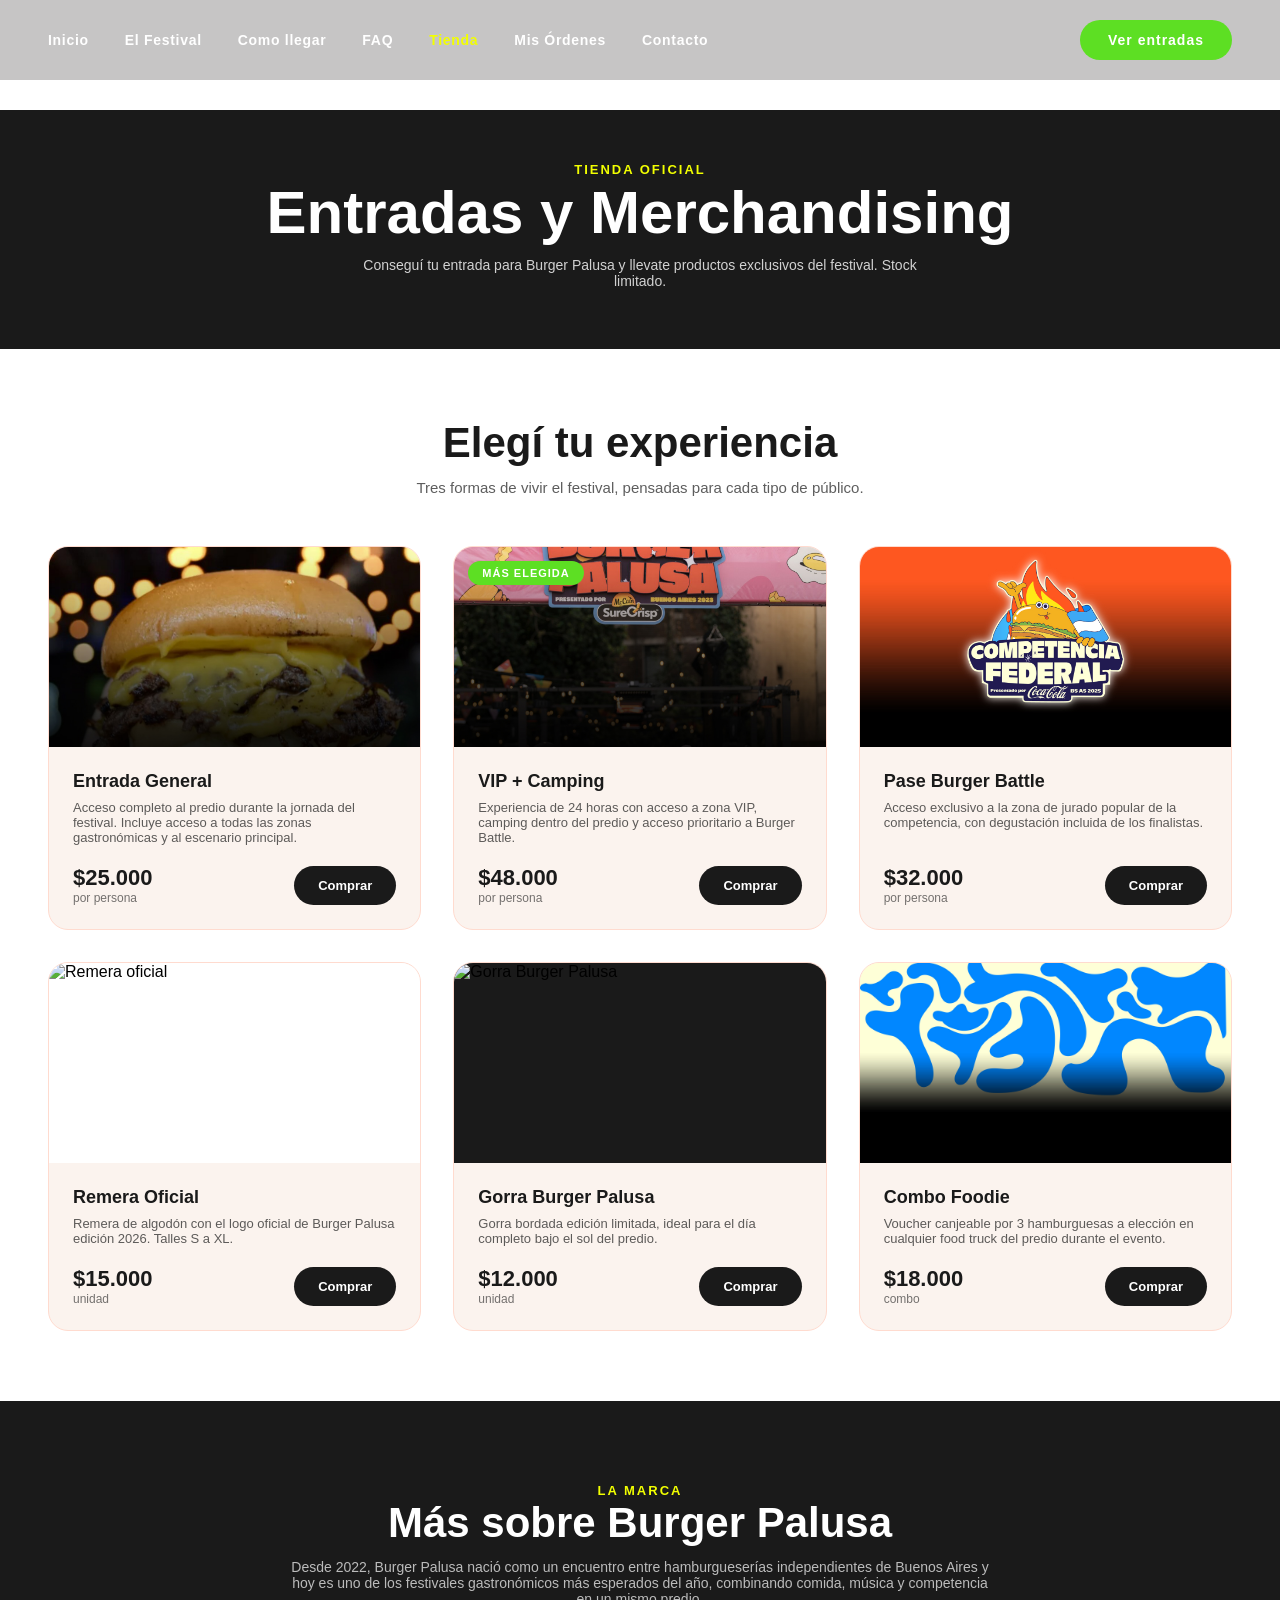
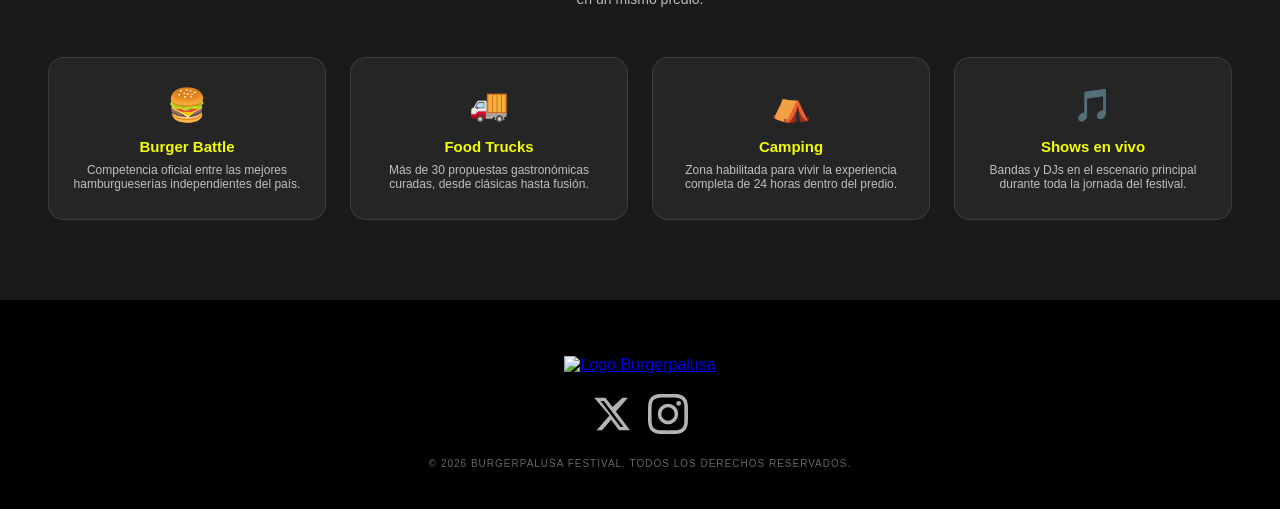
==== tienda.html @ 33030622 "xdvxvx" ====
<!DOCTYPE html>
<html lang="es">
  <head>
    <meta charset="UTF-8" />
    <meta name="viewport" content="width=device-width, initial-scale=1.0" />
    <link rel="shortcut icon" href="./src/icons/favicon.ico" type="image/x-icon" />
    <link rel="stylesheet" href="./src/css/style.css" />
    <link rel="stylesheet" href="./src/css/tienda.css" />
    <title>Tienda - Burger Palusa</title>
  </head>
  <body>

    <!-- NAVBAR -->
    <header>
      <nav class="navbar">
        <ul class="navbar_links" id="navbarLinks">
          <li><a href="index.html">Inicio</a></li>
          <li><a href="index.html#sobre">El Festival</a></li>
          <li><a href="index.html#transporte">Como llegar</a></li>
          <li><a href="index.html#faq">FAQ</a></li>
          <li><a href="tienda.html" class="activo">Tienda</a></li>
          <li><a href="ordenes.html">Mis Órdenes</a></li>
          <li><a href="index.html#formulario">Contacto</a></li>
        </ul>
        <a href="#tienda-grid" class="navbar_cta">Ver entradas</a>
        <button class="navbar_toggle" id="navbarToggle" aria-label="Abrir menú">
          <span></span>
          <span></span>
          <span></span>
        </button>
      </nav>
    </header>

    <main class="pagina-interior">

      <!-- HERO -->
      <section class="hero-interior">
        <span class="antetitulos" style="color: var(--color-amarillo);">Tienda Oficial</span>
        <h1 class="title-blanco">Entradas y Merchandising</h1>
        <p>Conseguí tu entrada para Burger Palusa y llevate productos exclusivos del festival. Stock limitado.</p>
      </section>

      <!-- PRODUCTOS -->
      <section class="tienda-seccion" id="tienda-grid">
        <div class="tienda-intro">
          <h2 class="titulos">Elegí tu experiencia</h2>
          <p>Tres formas de vivir el festival, pensadas para cada tipo de público.</p>
        </div>

        <div class="tienda-grid">

          <div class="producto-card">
            <img class="producto-card_img" src="./src/images/burguer ffoodtrak.jpg" alt="Entrada General" />
            <div class="producto-card_info">
              <h3 class="producto-card_titulo">Entrada General</h3>
              <p class="producto-card_desc">Acceso completo al predio durante la jornada del festival. Incluye acceso a todas las zonas gastronómicas y al escenario principal.</p>
              <div class="producto-card_footer">
                <div class="producto-card_precio">$25.000 <span>por persona</span></div>
                <a href="checkout.html?producto=Entrada%20General&precio=25000" class="btn-comprar">Comprar</a>
              </div>
            </div>
          </div>

          <div class="producto-card producto-card_destacado">
            <span class="producto-card_badge">Más elegida</span>
            <img class="producto-card_img" src="./src/images/imagen predio.jpg" alt="Entrada VIP + Camping" />
            <div class="producto-card_info">
              <h3 class="producto-card_titulo">VIP + Camping</h3>
              <p class="producto-card_desc">Experiencia de 24 horas con acceso a zona VIP, camping dentro del predio y acceso prioritario a Burger Battle.</p>
              <div class="producto-card_footer">
                <div class="producto-card_precio">$48.000 <span>por persona</span></div>
                <a href="checkout.html?producto=VIP%20%2B%20Camping&precio=48000" class="btn-comprar">Comprar</a>
              </div>
            </div>
          </div>

          <div class="producto-card">
            <img class="producto-card_img" src="./src/images/flyer competencia.jpg" alt="Pase Burger Battle" />
            <div class="producto-card_info">
              <h3 class="producto-card_titulo">Pase Burger Battle</h3>
              <p class="producto-card_desc">Acceso exclusivo a la zona de jurado popular de la competencia, con degustación incluida de los finalistas.</p>
              <div class="producto-card_footer">
                <div class="producto-card_precio">$32.000 <span>por persona</span></div>
                <a href="checkout.html?producto=Pase%20Burger%20Battle&precio=32000" class="btn-comprar">Comprar</a>
              </div>
            </div>
          </div>

          <div class="producto-card">
            <img class="producto-card_img" src="./src/images/burger palusa.png" alt="Remera oficial" style="object-fit: contain; background-color:#fff;" />
            <div class="producto-card_info">
              <h3 class="producto-card_titulo">Remera Oficial</h3>
              <p class="producto-card_desc">Remera de algodón con el logo oficial de Burger Palusa edición 2026. Talles S a XL.</p>
              <div class="producto-card_footer">
                <div class="producto-card_precio">$15.000 <span>unidad</span></div>
                <a href="checkout.html?producto=Remera%20Oficial&precio=15000" class="btn-comprar">Comprar</a>
              </div>
            </div>
          </div>

          <div class="producto-card">
            <img class="producto-card_img" src="./src/images/TITULO BURGER HOME.png" alt="Gorra Burger Palusa" style="object-fit: contain; background-color:#1a1a1a;" />
            <div class="producto-card_info">
              <h3 class="producto-card_titulo">Gorra Burger Palusa</h3>
              <p class="producto-card_desc">Gorra bordada edición limitada, ideal para el día completo bajo el sol del predio.</p>
              <div class="producto-card_footer">
                <div class="producto-card_precio">$12.000 <span>unidad</span></div>
                <a href="checkout.html?producto=Gorra%20Burger%20Palusa&precio=12000" class="btn-comprar">Comprar</a>
              </div>
            </div>
          </div>

          <div class="producto-card">
            <img class="producto-card_img" src="./src/images/fondo home burger.jpg" alt="Combo Foodie" />
            <div class="producto-card_info">
              <h3 class="producto-card_titulo">Combo Foodie</h3>
              <p class="producto-card_desc">Voucher canjeable por 3 hamburguesas a elección en cualquier food truck del predio durante el evento.</p>
              <div class="producto-card_footer">
                <div class="producto-card_precio">$18.000 <span>combo</span></div>
                <a href="checkout.html?producto=Combo%20Foodie&precio=18000" class="btn-comprar">Comprar</a>
              </div>
            </div>
          </div>

        </div>
      </section>

      <!-- LINEA DE PRODUCTOS / INFO AMPLIADA -->
      <section class="linea-productos">
        <div class="linea-header">
          <span class="antetitulos">La marca</span>
          <h2 class="titulos">Más sobre Burger Palusa</h2>
          <p>Desde 2022, Burger Palusa nació como un encuentro entre hamburgueserías independientes de Buenos Aires y hoy es uno de los festivales gastronómicos más esperados del año, combinando comida, música y competencia en un mismo predio.</p>
        </div>

        <div class="linea-grid">

          <div class="linea-item">
            <span class="linea-item_icono">🍔</span>
            <h4 class="linea-item_titulo">Burger Battle</h4>
            <p class="linea-item_texto">Competencia oficial entre las mejores hamburgueserías independientes del país.</p>
          </div>

          <div class="linea-item">
            <span class="linea-item_icono">🚚</span>
            <h4 class="linea-item_titulo">Food Trucks</h4>
            <p class="linea-item_texto">Más de 30 propuestas gastronómicas curadas, desde clásicas hasta fusión.</p>
          </div>

          <div class="linea-item">
            <span class="linea-item_icono">⛺</span>
            <h4 class="linea-item_titulo">Camping</h4>
            <p class="linea-item_texto">Zona habilitada para vivir la experiencia completa de 24 horas dentro del predio.</p>
          </div>

          <div class="linea-item">
            <span class="linea-item_icono">🎵</span>
            <h4 class="linea-item_titulo">Shows en vivo</h4>
            <p class="linea-item_texto">Bandas y DJs en el escenario principal durante toda la jornada del festival.</p>
          </div>

        </div>
      </section>

    </main>

    <!-- FOOTER -->
    <footer class="footer">

      <a href="index.html">
        <img src="./src/images/burger palusa.png" alt="Logo Burgerpalusa" class="logo_footer">
      </a>

      <div class="footer_redes">
        <a href="https://x.com/burgerpalusa" aria-label="X">
          <svg class="footer_icono_red" xmlns="http://www.w3.org/2000/svg" viewBox="0 0 24 24" fill="white">
            <path d="M18.244 2.25h3.308l-7.227 8.26 8.502 11.24H16.17l-4.714-6.231-5.401 6.231H2.748l7.73-8.835L1.254 2.25H8.08l4.253 5.622 5.911-5.622zm-1.161 17.52h1.833L7.084 4.126H5.117z"/>
          </svg>
        </a>

        <a href="https://www.instagram.com/burgerpalusa/" aria-label="Instagram">
          <svg class="footer_icono_red" xmlns="http://www.w3.org/2000/svg" viewBox="0 0 24 24" fill="white">
            <path d="M12 2.163c3.204 0 3.584.012 4.85.07 3.252.148 4.771 1.691 4.919 4.919.058 1.265.069 1.645.069 4.849 0 3.205-.012 3.584-.069 4.849-.149 3.225-1.664 4.771-4.919 4.919-1.266.058-1.644.07-4.85.07-3.204 0-3.584-.012-4.849-.07-3.26-.149-4.771-1.699-4.919-4.92-.058-1.265-.07-1.644-.07-4.849 0-3.204.013-3.583.07-4.849.149-3.227 1.664-4.771 4.919-4.919 1.266-.057 1.645-.069 4.849-.069zM12 0C8.741 0 8.333.014 7.053.072 2.695.272.273 2.69.073 7.052.014 8.333 0 8.741 0 12c0 3.259.014 3.668.072 4.948.2 4.358 2.618 6.78 6.98 6.98C8.333 23.986 8.741 24 12 24c3.259 0 3.668-.014 4.948-.072 4.354-.2 6.782-2.618 6.979-6.98.059-1.28.073-1.689.073-4.948 0-3.259-.014-3.667-.072-4.947-.196-4.354-2.617-6.78-6.979-6.98C15.668.014 15.259 0 12 0zm0 5.838a6.162 6.162 0 100 12.324 6.162 6.162 0 000-12.324zM12 16a4 4 0 110-8 4 4 0 010 8zm6.406-11.845a1.44 1.44 0 100 2.881 1.44 1.44 0 000-2.881z"/>
          </svg>
        </a>
      </div>

      <p class="footer_copy">
        © 2026 Burgerpalusa Festival. Todos los derechos reservados.
      </p>

    </footer>

    <script>
      const navbarToggle = document.getElementById('navbarToggle');
      const navbarLinks = document.getElementById('navbarLinks');

      navbarToggle.addEventListener('click', () => {
        navbarToggle.classList.toggle('activo');
        navbarLinks.classList.toggle('activo');
      });

      navbarLinks.querySelectorAll('a').forEach(link => {
        link.addEventListener('click', () => {
          navbarToggle.classList.remove('activo');
          navbarLinks.classList.remove('activo');
        });
      });
    </script>

  </body>
</html>
---- src/css/style.css ----
@font-face {
  font-family: "AloeveraDisplay";
  src: url("../fonts/WOFF2/AloeveraDisplay-Black.woff2") format("woff2"),
    url("../fonts/WOFF/AloeveraDisplay-Black.woff") format("woff");
  font-weight: 900;
  font-style: normal;
  font-display: swap;
}
@font-face {
  font-family: "AloeveraDisplay";
  src: url("../fonts/WOFF2/AloeveraDisplay-Bold.woff2") format("woff2"),
    url("../fonts/WOFF/AloeveraDisplay-Bold.woff") format("woff");
  font-weight: 700;
  font-style: normal;
  font-display: swap;
}
@font-face {
  font-family: "AloeveraDisplay";
  src: url("../fonts/WOFF2/AloeveraDisplay-ExtraBold.woff2") format("woff2"),
    url("../fonts/WOFF/AloeveraDisplay-ExtraBold.woff") format("woff");
  font-weight: 800;
  font-style: normal;
  font-display: swap;
}
@font-face {
  font-family: "AloeveraDisplay";
  src: url("../fonts/WOFF2/AloeveraDisplay-ExtraLight.woff2") format("woff2"),
    url("../fonts/WOFF/AloeveraDisplay-ExtraLight.woff") format("woff");
  font-weight: 200;
  font-style: normal;
  font-display: swap;
}
@font-face {
  font-family: "AloeveraDisplay";
  src: url("../fonts/WOFF2/AloeveraDisplay-Light.woff2") format("woff2"),
    url("../fonts/WOFF/AloeveraDisplay-Light.woff") format("woff");
  font-weight: 300;
  font-style: normal;
  font-display: swap;
}
@font-face {
  font-family: "AloeveraDisplay";
  src: url("../fonts/WOFF2/AloeveraDisplay-Medium.woff2") format("woff2"),
    url("../fonts/WOFF/AloeveraDisplay-Medium.woff") format("woff");
  font-weight: 500;
  font-style: normal;
  font-display: swap;
}
@font-face {
  font-family: "AloeveraDisplay";
  src: url("../fonts/WOFF2/AloeveraDisplay-Regular.woff2") format("woff2"),
    url("../fonts/WOFF/AloeveraDisplay-Regular.woff") format("woff");
  font-weight: 400;
  font-style: normal;
  font-display: swap;
}
@font-face {
  font-family: "AloeveraDisplay";
  src: url("../fonts/WOFF2/AloeveraDisplay-SemiBold.woff2") format("woff2"),
    url("../fonts/WOFF/AloeveraDisplay-SemiBold.woff") format("woff");
  font-weight: 600;
  font-style: normal;
  font-display: swap;
}
@font-face {
  font-family: "AloeveraDisplay";
  src: url("../fonts/WOFF2/AloeveraDisplay-Thin.woff2") format("woff2"),
    url("../fonts/WOFF/AloeveraDisplay-Thin.woff") format("woff");
  font-weight: 100;
  font-style: normal;
  font-display: swap;
}

:root {
  --color-negro: #1a1a1a;
  --color-amarillo: #f2ff00;
  --color-verde: #5ddf23;
}

html {
  box-sizing: border-box;
  scroll-behavior: smooth;
}

*,
*::before,
*::after {
  margin: 0;
  padding: 0;
  box-sizing: inherit;
}

body {
  font-family: "AloeveraDisplay", sans-serif;
  overflow-x: hidden;
}

img {
  max-width: 100%;
}

/* NAVBAR */
.navbar {
  position: fixed;
  top: 0;
  left: 0;
  width: 100%;
  z-index: 1000;
  padding: 20px 48px;
  display: flex;
  align-items: center;
  justify-content: space-between;
  background: rgba(30, 27, 27, 0.25);
  backdrop-filter: blur(8px);
  gap: 40px;
}

.navbar_links {
  display: flex;
  gap: 36px;
  list-style: none;
}

.navbar_links a {
  font-size: 14px;
  font-weight: 600;
  letter-spacing: 0.7px;
  color: #ffffff;
  text-decoration: none;
  transition: color 0.2s ease;
}

.navbar_links a:hover,
.navbar_links a.activo {
  color: var(--color-amarillo);
}

.navbar_cta {
  display: inline-block;
  font-size: 14px;
  font-weight: 600;
  letter-spacing: 1px;
  text-decoration: none;
  background-color: var(--color-verde);
  color: #ffffff;
  padding: 12px 28px;
  border-radius: 32px;
  transition: background-color 0.2s ease, transform 0.2s ease;
}

.navbar_cta:hover {
  background-color: var(--color-amarillo);
  color: #000000;
  transform: translateY(-2px);
}

/* TOGGLE MOBILE (hamburguesa) */
.navbar_toggle {
  display: none;
  flex-direction: column;
  gap: 5px;
  background: none;
  border: none;
  cursor: pointer;
  padding: 6px;
  z-index: 1100;
}

.navbar_toggle span {
  width: 26px;
  height: 2px;
  background-color: #ffffff;
  display: block;
  transition: transform 0.25s ease, opacity 0.25s ease;
}

.navbar_toggle.activo span:nth-child(1) {
  transform: translateY(7px) rotate(45deg);
}
.navbar_toggle.activo span:nth-child(2) {
  opacity: 0;
}
.navbar_toggle.activo span:nth-child(3) {
  transform: translateY(-7px) rotate(-45deg);
}

/* SECCIONES */
.seccion {
  padding: 80px 40px;
  background-size: cover;
  background-repeat: no-repeat;
  background-position: center;
  min-height: 100vh;
  display: flex;
  flex-direction: column;
}

/* TIPOGRAFÍA */
h1 {
  font-size: 60px;
  text-align: center;
  color: #ffffff;
}

h2 {
  font-size: 30px;
  color: #00b5d0;
  text-align: center;
  font-weight: 500;
}

p {
  color: rgb(255, 255, 255);
  font-size: 14px;
  font-weight: 100;
}

.title-blanco {
  color: #ffffff;
}

.antetitulos {
  font-size: 13px;
  font-weight: 600;
  letter-spacing: 2px;
  text-transform: uppercase;
  color: var(--color-negro);
}

.titulos {
  font-size: 42px;
  font-weight: 700;
  color: var(--color-negro);
}

/* BANNER */
.banner {
  width: 100%;
  height: 100vh;
  background-image: url("../images/fondo home burger.jpg");
  display: flex;
  justify-content: space-between;
  align-items: center;
  padding-left: 100px;
  background-size: contain;
}

.banner-info {
  width: 40%;
  display: flex;
  flex-direction: column;
  align-items: center;
}

.banner-logo {
  width: 100%;
}

.banner-imagen {
  width: 60%;
}

/* SOBRE EL EVENTO */
.temporadas-y-episodios {
  background: linear-gradient(to bottom, #000000, #fff600);
}

.temporadas {
  width: 95%;
  max-width: 1400px;
  margin: 30px auto;
  display: grid;
  grid-template-columns: 1fr 1fr;
  column-gap: 40px;
  row-gap: 30px;
}

.temporada-1,
.temporada-2,
.temporada-3 {
  width: 100%;
  min-height: 30rem;
  display: flex;
  align-items: flex-end;
  gap: 20px;
  cursor: pointer;
  transition: all 0.2s ease-in-out;
  margin-top: 60px;
  padding: 1rem;
  border-radius: 1rem;
  background-size: cover;
  background-position: center;
  background-repeat: no-repeat;
}

.temporada-1 { background-image: url(../images/imagen\ predio.jpg); }
.temporada-2 { background-image: url(../images/burguer\ ffoodtrak.jpg); }
.temporada-3 {
  background-image: url(../images/flyer\ competencia.jpg);
  grid-column: span 2;
  padding: 1rem 6rem;
}

.temporada-1:hover,
.temporada-2:hover,
.temporada-3:hover {
  transform: scale(1.05);
}

.temporada-titulo {
  color: var(--color-amarillo);
  font-size: 20px;
  font-weight: 600;
  margin-left: 14px;
}

.temporada-fecha-y-cantidad {
  color: #ffffff;
  font-size: 14px;
  font-weight: 600;
  margin-left: 14px;
}

.temporada-texto {
  color: rgb(255, 255, 255);
  font-weight: 400;
  font-size: 10px;
  margin-top: 2px;
}

/* TICKER */
.ticker {
  width: 100%;
  background-color: #000000;
  padding: 14px 0;
  overflow: hidden;
  white-space: nowrap;
}

.ticker_track {
  display: inline-flex;
  gap: 0;
  animation: ticker-scroll 18s linear infinite;
}

.ticker_item {
  font-size: 15px;
  font-weight: 700;
  letter-spacing: 2px;
  text-transform: uppercase;
  color: var(--color-amarillo);
  padding: 0 40px;
}

.ticker_item span {
  color: var(--color-verde);
  margin-left: 8px;
}

@keyframes ticker-scroll {
  0%   { transform: translateX(0); }
  100% { transform: translateX(-50%); }
}

/* TRANSPORTE */
.transporte {
  width: 100%;
  background-color: var(--color-amarillo);
  margin-top: 0;
}

.transporte_container {
  max-width: 1200px;
  margin: 0 auto;
  padding: 100px 48px;
}

.transporte_header {
  display: flex;
  flex-direction: column;
  align-items: flex-start;
  gap: 8px;
  margin-bottom: 48px;
}

.transporte_contenido {
  display: flex;
  gap: 48px;
  align-items: stretch;
}

.transporte_opciones {
  display: flex;
  flex-direction: column;
  gap: 16px;
  flex: 1;
}

.transporte_opcion {
  display: flex;
  gap: 16px;
  align-items: flex-start;
  background-color: #FBF3EE;
  padding: 20px;
  border-radius: 16px;
  border: 1px solid #FFDBCF;
}

.transporte_opcion_titulo {
  font-size: 16px;
  font-weight: 600;
  color: var(--color-negro);
  margin-bottom: 6px;
}

.transporte_opcion_texto {
  font-size: 14px;
  font-weight: 400;
  color: var(--color-negro);
}

.transporte_mapa {
  flex: 1;
  display: flex;
  flex-direction: column;
  gap: 12px;
}

.transporte_iframe {
  width: 100%;
  height: 340px;
  border: 0;
  border-radius: 16px;
}

/* FAQ */
.faq {
  padding: 100px 48px;
  background-image: url(../images/fondo\ faq.jpg);
  background-size: cover;
}

.faq_container {
  max-width: 1200px;
  margin: 0 auto;
  padding: 0 88px;
}

.faq_header {
  display: flex;
  flex-direction: column;
  gap: 8px;
  margin-bottom: 48px;
  align-items: center;
}

.faq_lista {
  max-width: 700px;
  margin: 0 auto;
  display: flex;
  flex-direction: column;
  gap: 16px;
}

.faq_item {
  background-color: #F4ECE7;
  border-radius: 14px;
  padding: 0 24px;
}

.faq_item summary {
  list-style: none;
}

.faq_item summary::-webkit-details-marker {
  display: none;
}

.faq_pregunta {
  padding: 24px 0;
  cursor: pointer;
  display: flex;
  justify-content: space-between;
  align-items: center;
  font-size: 18px;
  font-weight: 400;
  color: var(--color-negro);
}

.faq_icono {
  color: var(--color-verde);
  transition: transform 0.3s ease;
}

.faq_item[open] .faq_icono {
  transform: rotate(180deg);
}

.faq_respuesta {
  padding-bottom: 24px;
  font-size: 16px;
  line-height: 1.7;
  color: #3a3a3a;
  opacity: 0;
  font-weight: 300;
  transform: translateY(-6px);
  transition: opacity 0.3s ease, transform 0.3s ease;
}

.faq_item[open] .faq_respuesta {
  opacity: 1;
  transform: translateY(0);
}

/* FORMULARIO */
.fondo-formulario {
  background-image: url("../images/FONDO FORMULARIO BURGER.jpg");
  background-size: cover;
  height: auto;
}

fieldset {
  display: flex;
  flex-direction: column;
}

.relleno {
  margin-bottom: 24px;
}

.relleno,
input {
  padding: 15px;
  font-family: "AloeveraDisplay", sans-serif;
}

textarea {
  font-family: "AloeveraDisplay", sans-serif;
  padding: 10px;
  border-radius: 20px;
}

form {
  border: 2px solid white;
  backdrop-filter: invert(1);
  width: 45%;
  max-width: 800px;
  margin: 80px auto 0;
  font-size: 2rem;
}

label,
legend {
  color: black;
}

.grupo {
  display: flex;
  flex-direction: column;
  width: 100%;
  margin-bottom: 25px;
}

.formulario-contenedor-boton {
  display: flex;
  justify-content: end;
  padding: 10px 0;
}

.formulario-boton {
  font-family: "AloeveraDisplay", sans-serif;
  width: 100px;
  height: 30px;
  background-color: var(--color-verde);
  border: none;
  border-radius: 100px;
  font-weight: 500;
  cursor: pointer;
}

/* FOOTER */
.footer {
  background-color: #000000;
  padding: 56px 24px 40px;
  display: flex;
  flex-direction: column;
  align-items: center;
  gap: 20px;
  text-align: center;
}

.logo_footer {
  width: 130px;
}

.footer_redes {
  display: flex;
  gap: 16px;
}

.footer_icono_red {
  width: 40px;
  height: 40px;
  opacity: 0.7;
  transition: 0.2s ease;
}

.footer_redes a:hover .footer_icono_red {
  opacity: 1;
  transform: translateY(-2px);
}

.footer_copy {
  font-size: 10px;
  letter-spacing: 1px;
  text-transform: uppercase;
  color: rgba(255, 255, 255, 0.4);
}

/* ============================================
   RESPONSIVE - MEDIA QUERIES
   Desktop > 1024px (estilos base de arriba)
   Tablet: 768px - 1024px
   Mobile: < 768px
   ============================================ */

/* ---------- TABLET (hasta 1024px) ---------- */
@media (max-width: 1024px) {
  .navbar {
    padding: 18px 32px;
  }

  .seccion {
    padding: 60px 28px;
  }

  h1 {
    font-size: 46px;
  }

  .titulos {
    font-size: 34px;
  }

  /* Banner */
  .banner {
    background-size: cover;
    padding-left: 40px;
  }

  .banner-info {
    width: 50%;
  }

  /* Sobre el evento: grid sigue en 2 col pero más chico */
  .temporada-1,
  .temporada-2,
  .temporada-3 {
    min-height: 22rem;
  }

  .temporada-3 {
    padding: 1rem 3rem;
  }

  /* Transporte: pasa a columna */
  .transporte_contenido {
    flex-direction: column;
  }

  .transporte_iframe {
    height: 280px;
  }

  /* FAQ */
  .faq_container {
    padding: 0 24px;
  }

  /* Formulario */
  form {
    width: 70%;
    font-size: 1.5rem;
  }
}

/* ---------- MOBILE (hasta 768px) ---------- */
@media (max-width: 768px) {
  /* Navbar con menu hamburguesa */
  .navbar {
    padding: 16px 24px;
  }

  .navbar_toggle {
    display: flex;
  }

  .navbar_links {
    position: fixed;
    top: 0;
    right: 0;
    height: 100vh;
    width: 70%;
    max-width: 300px;
    background-color: rgba(10, 10, 10, 0.97);
    flex-direction: column;
    align-items: flex-start;
    justify-content: center;
    gap: 28px;
    padding: 40px;
    transform: translateX(100%);
    transition: transform 0.3s ease;
  }

  .navbar_links.activo {
    transform: translateX(0);
  }

  .navbar_links a {
    font-size: 18px;
  }

  .navbar_cta {
    display: none;
  }

  /* Tipografía */
  h1 {
    font-size: 32px;
  }

  h2 {
    font-size: 22px;
  }

  .titulos {
    font-size: 26px;
  }

  .antetitulos {
    font-size: 11px;
  }

  .seccion {
    padding: 50px 20px;
    min-height: auto;
  }

  /* Banner: stack vertical */
  .banner {
    flex-direction: column;
    height: auto;
    min-height: 100vh;
    justify-content: center;
    padding: 120px 24px 60px;
    gap: 30px;
    background-size: cover;
  }

  .banner-info,
  .banner-imagen {
    width: 90%;
  }

  /* Sobre el evento: 1 columna */
  .temporadas {
    grid-template-columns: 1fr;
  }

  .temporada-1,
  .temporada-2,
  .temporada-3 {
    grid-column: span 1;
    min-height: 18rem;
    padding: 1rem;
    margin-top: 20px;
  }

  .temporada-texto {
    font-size: 12px;
  }

  /* Ticker */
  .ticker_item {
    font-size: 12px;
    padding: 0 20px;
  }

  /* Transporte */
  .transporte_container {
    padding: 60px 24px;
  }

  .transporte_opcion {
    padding: 16px;
  }

  /* FAQ */
  .faq {
    padding: 60px 20px;
  }

  .faq_container {
    padding: 0;
  }

  .faq_pregunta {
    font-size: 15px;
  }

  /* Formulario */
  form {
    width: 100%;
    font-size: 1rem;
    margin-top: 50px;
  }

  /* Footer */
  .footer {
    padding: 40px 20px 30px;
  }
}
---- src/css/tienda.css ----
/* ============================================
   TIENDA / CHECKOUT / ÓRDENES
   Usa las mismas variables y tipografía de style.css
   ============================================ */

.pagina-interior {
  padding-top: 110px;
}

/* ---------- HERO de páginas internas ---------- */
.hero-interior {
  background-color: var(--color-negro);
  padding: 50px 40px 60px;
  text-align: center;
}

.hero-interior h1 {
  margin-bottom: 10px;
}

.hero-interior p {
  max-width: 600px;
  margin: 0 auto;
  opacity: 0.8;
}

/* ---------- BREADCRUMB / STEPS (checkout) ---------- */
.checkout-pasos {
  display: flex;
  justify-content: center;
  gap: 12px;
  flex-wrap: wrap;
  margin-top: 28px;
}

.checkout-paso {
  display: flex;
  align-items: center;
  gap: 8px;
  padding: 10px 18px;
  border-radius: 100px;
  background-color: rgba(255, 255, 255, 0.08);
  font-size: 13px;
  font-weight: 600;
  color: rgba(255, 255, 255, 0.5);
}

.checkout-paso_numero {
  width: 22px;
  height: 22px;
  border-radius: 50%;
  background-color: rgba(255, 255, 255, 0.15);
  display: flex;
  align-items: center;
  justify-content: center;
  font-size: 12px;
}

.checkout-paso.activo {
  background-color: var(--color-amarillo);
  color: var(--color-negro);
}

.checkout-paso.activo .checkout-paso_numero {
  background-color: var(--color-negro);
  color: var(--color-amarillo);
}

.checkout-paso.completo {
  color: var(--color-verde);
}

.checkout-paso.completo .checkout-paso_numero {
  background-color: var(--color-verde);
  color: #ffffff;
}

/* ---------- TIENDA ---------- */
.tienda-seccion {
  padding: 70px 48px;
  background-color: #ffffff;
}

.tienda-intro {
  text-align: center;
  max-width: 700px;
  margin: 0 auto 50px;
}

.tienda-intro .titulos {
  margin-bottom: 12px;
}

.tienda-intro p {
  color: var(--color-negro);
  opacity: 0.7;
  font-size: 15px;
}

.tienda-grid {
  max-width: 1300px;
  margin: 0 auto;
  display: grid;
  grid-template-columns: repeat(3, 1fr);
  gap: 32px;
}

.producto-card {
  background-color: #FBF3EE;
  border-radius: 20px;
  overflow: hidden;
  display: flex;
  flex-direction: column;
  border: 1px solid #FFDBCF;
  transition: transform 0.2s ease;
}

.producto-card:hover {
  transform: translateY(-6px);
}

.producto-card_img {
  width: 100%;
  height: 200px;
  object-fit: cover;
  background-color: #ddd;
}

.producto-card_destacado {
  position: relative;
}

.producto-card_badge {
  position: absolute;
  top: 14px;
  left: 14px;
  background-color: var(--color-verde);
  color: #ffffff;
  font-size: 11px;
  font-weight: 700;
  letter-spacing: 1px;
  text-transform: uppercase;
  padding: 6px 14px;
  border-radius: 100px;
}

.producto-card_info {
  padding: 24px;
  display: flex;
  flex-direction: column;
  flex: 1;
}

.producto-card_titulo {
  font-size: 18px;
  font-weight: 700;
  color: var(--color-negro);
  margin-bottom: 8px;
}

.producto-card_desc {
  font-size: 13px;
  font-weight: 400;
  color: var(--color-negro);
  opacity: 0.7;
  margin-bottom: 20px;
  flex: 1;
}

.producto-card_footer {
  display: flex;
  align-items: center;
  justify-content: space-between;
  margin-top: auto;
}

.producto-card_precio {
  font-size: 22px;
  font-weight: 800;
  color: var(--color-negro);
}

.producto-card_precio span {
  font-size: 12px;
  font-weight: 400;
  opacity: 0.6;
  display: block;
}

.btn-comprar {
  font-family: "AloeveraDisplay", sans-serif;
  background-color: var(--color-negro);
  color: #ffffff;
  border: none;
  padding: 12px 24px;
  border-radius: 100px;
  font-size: 13px;
  font-weight: 600;
  cursor: pointer;
  text-decoration: none;
  display: inline-block;
  transition: background-color 0.2s ease;
}

.btn-comprar:hover {
  background-color: var(--color-verde);
}

/* ---------- LINEA DE PRODUCTOS (info ampliada) ---------- */
.linea-productos {
  background-color: var(--color-negro);
  padding: 80px 48px;
}

.linea-productos .titulos,
.linea-productos .antetitulos {
  color: #ffffff;
}

.linea-productos .antetitulos {
  color: var(--color-amarillo);
}

.linea-header {
  text-align: center;
  margin-bottom: 50px;
  max-width: 700px;
  margin-left: auto;
  margin-right: auto;
}

.linea-header p {
  margin-top: 12px;
  opacity: 0.7;
}

.linea-grid {
  max-width: 1300px;
  margin: 0 auto;
  display: grid;
  grid-template-columns: repeat(4, 1fr);
  gap: 24px;
}

.linea-item {
  text-align: center;
  padding: 28px 16px;
  border-radius: 16px;
  background-color: rgba(255, 255, 255, 0.05);
  border: 1px solid rgba(255, 255, 255, 0.1);
}

.linea-item_icono {
  font-size: 32px;
  margin-bottom: 14px;
  display: block;
}

.linea-item_titulo {
  color: var(--color-amarillo);
  font-size: 15px;
  font-weight: 700;
  margin-bottom: 8px;
}

.linea-item_texto {
  font-size: 12px;
  opacity: 0.7;
}

/* ---------- CARRITO LATERAL / RESUMEN ---------- */
.checkout-layout {
  max-width: 1200px;
  margin: 0 auto;
  padding: 60px 48px 100px;
  display: grid;
  grid-template-columns: 1.6fr 1fr;
  gap: 40px;
  align-items: start;
}

.checkout-form-card {
  background-color: #FBF3EE;
  border-radius: 20px;
  padding: 40px;
  border: 1px solid #FFDBCF;
}

.checkout-form-card h3 {
  color: var(--color-negro);
  font-size: 22px;
  font-weight: 700;
  margin-bottom: 24px;
}

.checkout-grupo {
  display: flex;
  flex-direction: column;
  margin-bottom: 20px;
}

.checkout-grupo label {
  font-size: 13px;
  font-weight: 600;
  color: var(--color-negro);
  margin-bottom: 8px;
}

.checkout-grupo input,
.checkout-grupo select {
  font-family: "AloeveraDisplay", sans-serif;
  padding: 14px 16px;
  border-radius: 10px;
  border: 1px solid #e0cfc6;
  background-color: #ffffff;
  font-size: 14px;
}

.checkout-fila {
  display: grid;
  grid-template-columns: 1fr 1fr;
  gap: 16px;
}

.checkout-metodos {
  display: flex;
  gap: 12px;
  margin-bottom: 24px;
  flex-wrap: wrap;
}

.checkout-metodo {
  flex: 1;
  min-width: 110px;
  text-align: center;
  padding: 16px 10px;
  border-radius: 12px;
  border: 2px solid #e0cfc6;
  cursor: pointer;
  font-size: 13px;
  font-weight: 600;
  color: var(--color-negro);
  background-color: #ffffff;
}

.checkout-metodo.activo {
  border-color: var(--color-verde);
  background-color: rgba(93, 223, 35, 0.1);
}

.checkout-acciones {
  display: flex;
  justify-content: space-between;
  align-items: center;
  margin-top: 30px;
  gap: 16px;
  flex-wrap: wrap;
}

.btn-volver {
  font-family: "AloeveraDisplay", sans-serif;
  background: none;
  border: none;
  color: var(--color-negro);
  font-size: 13px;
  font-weight: 600;
  text-decoration: underline;
  cursor: pointer;
}

.btn-continuar {
  font-family: "AloeveraDisplay", sans-serif;
  background-color: var(--color-verde);
  color: #ffffff;
  border: none;
  padding: 14px 32px;
  border-radius: 100px;
  font-size: 14px;
  font-weight: 700;
  cursor: pointer;
}

/* Resumen de compra */
.resumen-card {
  background-color: var(--color-negro);
  border-radius: 20px;
  padding: 32px;
  position: sticky;
  top: 130px;
}

.resumen-card h3 {
  color: #ffffff;
  font-size: 18px;
  margin-bottom: 20px;
}

.resumen-item {
  display: flex;
  justify-content: space-between;
  padding: 12px 0;
  border-bottom: 1px solid rgba(255, 255, 255, 0.1);
}

.resumen-item_nombre {
  font-size: 13px;
  font-weight: 400;
  color: #ffffff;
}

.resumen-item_nombre span {
  display: block;
  font-size: 11px;
  opacity: 0.5;
}

.resumen-item_precio {
  font-size: 13px;
  font-weight: 600;
  color: #ffffff;
}

.resumen-total {
  display: flex;
  justify-content: space-between;
  align-items: center;
  margin-top: 20px;
  padding-top: 16px;
}

.resumen-total span:first-child {
  color: rgba(255, 255, 255, 0.6);
  font-size: 14px;
}

.resumen-total span:last-child {
  color: var(--color-amarillo);
  font-size: 26px;
  font-weight: 800;
}

/* ---------- CONFIRMACIÓN ---------- */
.confirmacion-box {
  max-width: 600px;
  margin: 0 auto;
  text-align: center;
  padding: 80px 24px 100px;
}

.confirmacion-icono {
  width: 90px;
  height: 90px;
  border-radius: 50%;
  background-color: var(--color-verde);
  display: flex;
  align-items: center;
  justify-content: center;
  margin: 0 auto 28px;
  font-size: 40px;
  color: #ffffff;
}

.confirmacion-box h1 {
  color: var(--color-negro);
  margin-bottom: 12px;
}

.confirmacion-box p {
  color: var(--color-negro);
  opacity: 0.7;
  margin-bottom: 32px;
}

.confirmacion-numero {
  display: inline-block;
  background-color: #FBF3EE;
  border: 1px solid #FFDBCF;
  padding: 16px 32px;
  border-radius: 14px;
  font-weight: 700;
  color: var(--color-negro);
  margin-bottom: 32px;
}

/* ---------- ÓRDENES ---------- */
.ordenes-seccion {
  max-width: 950px;
  margin: 0 auto;
  padding: 60px 24px 100px;
}

.orden-card {
  background-color: #FBF3EE;
  border: 1px solid #FFDBCF;
  border-radius: 18px;
  padding: 28px;
  margin-bottom: 20px;
  display: flex;
  justify-content: space-between;
  align-items: center;
  gap: 20px;
  flex-wrap: wrap;
}

.orden-card_info h4 {
  color: var(--color-negro);
  font-size: 16px;
  font-weight: 700;
  margin-bottom: 6px;
}

.orden-card_info p {
  color: var(--color-negro);
  opacity: 0.6;
  font-size: 13px;
}

.orden-card_estado {
  font-size: 11px;
  font-weight: 700;
  letter-spacing: 0.5px;
  text-transform: uppercase;
  padding: 8px 16px;
  border-radius: 100px;
}

.orden-card_estado.entregado {
  background-color: rgba(93, 223, 35, 0.15);
  color: #3a9e0f;
}

.orden-card_estado.proceso {
  background-color: rgba(242, 255, 0, 0.25);
  color: #7a7c00;
}

.orden-card_precio {
  font-size: 20px;
  font-weight: 800;
  color: var(--color-negro);
}

.ordenes-vacio {
  text-align: center;
  padding: 60px 20px;
  color: var(--color-negro);
  opacity: 0.6;
}

/* ============================================
   RESPONSIVE - TIENDA / CHECKOUT / ÓRDENES
   ============================================ */
@media (max-width: 1024px) {
  .tienda-grid {
    grid-template-columns: repeat(2, 1fr);
  }

  .linea-grid {
    grid-template-columns: repeat(2, 1fr);
  }

  .checkout-layout {
    grid-template-columns: 1fr;
  }

  .resumen-card {
    position: static;
  }
}

@media (max-width: 768px) {
  .pagina-interior {
    padding-top: 90px;
  }

  .hero-interior {
    padding: 36px 24px 40px;
  }

  .checkout-pasos {
    gap: 8px;
  }

  .checkout-paso {
    padding: 8px 12px;
    font-size: 11px;
  }

  .tienda-seccion {
    padding: 50px 24px;
  }

  .tienda-grid {
    grid-template-columns: 1fr;
  }

  .linea-productos {
    padding: 50px 24px;
  }

  .linea-grid {
    grid-template-columns: 1fr 1fr;
    gap: 14px;
  }

  .checkout-layout {
    padding: 40px 20px 70px;
    gap: 24px;
  }

  .checkout-form-card {
    padding: 24px;
  }

  .checkout-fila {
    grid-template-columns: 1fr;
  }

  .checkout-metodos {
    flex-direction: column;
  }

  .checkout-acciones {
    flex-direction: column-reverse;
    align-items: stretch;
  }

  .btn-continuar {
    width: 100%;
  }

  .orden-card {
    flex-direction: column;
    align-items: flex-start;
  }

  .confirmacion-box {
    padding: 60px 20px 70px;
  }
}
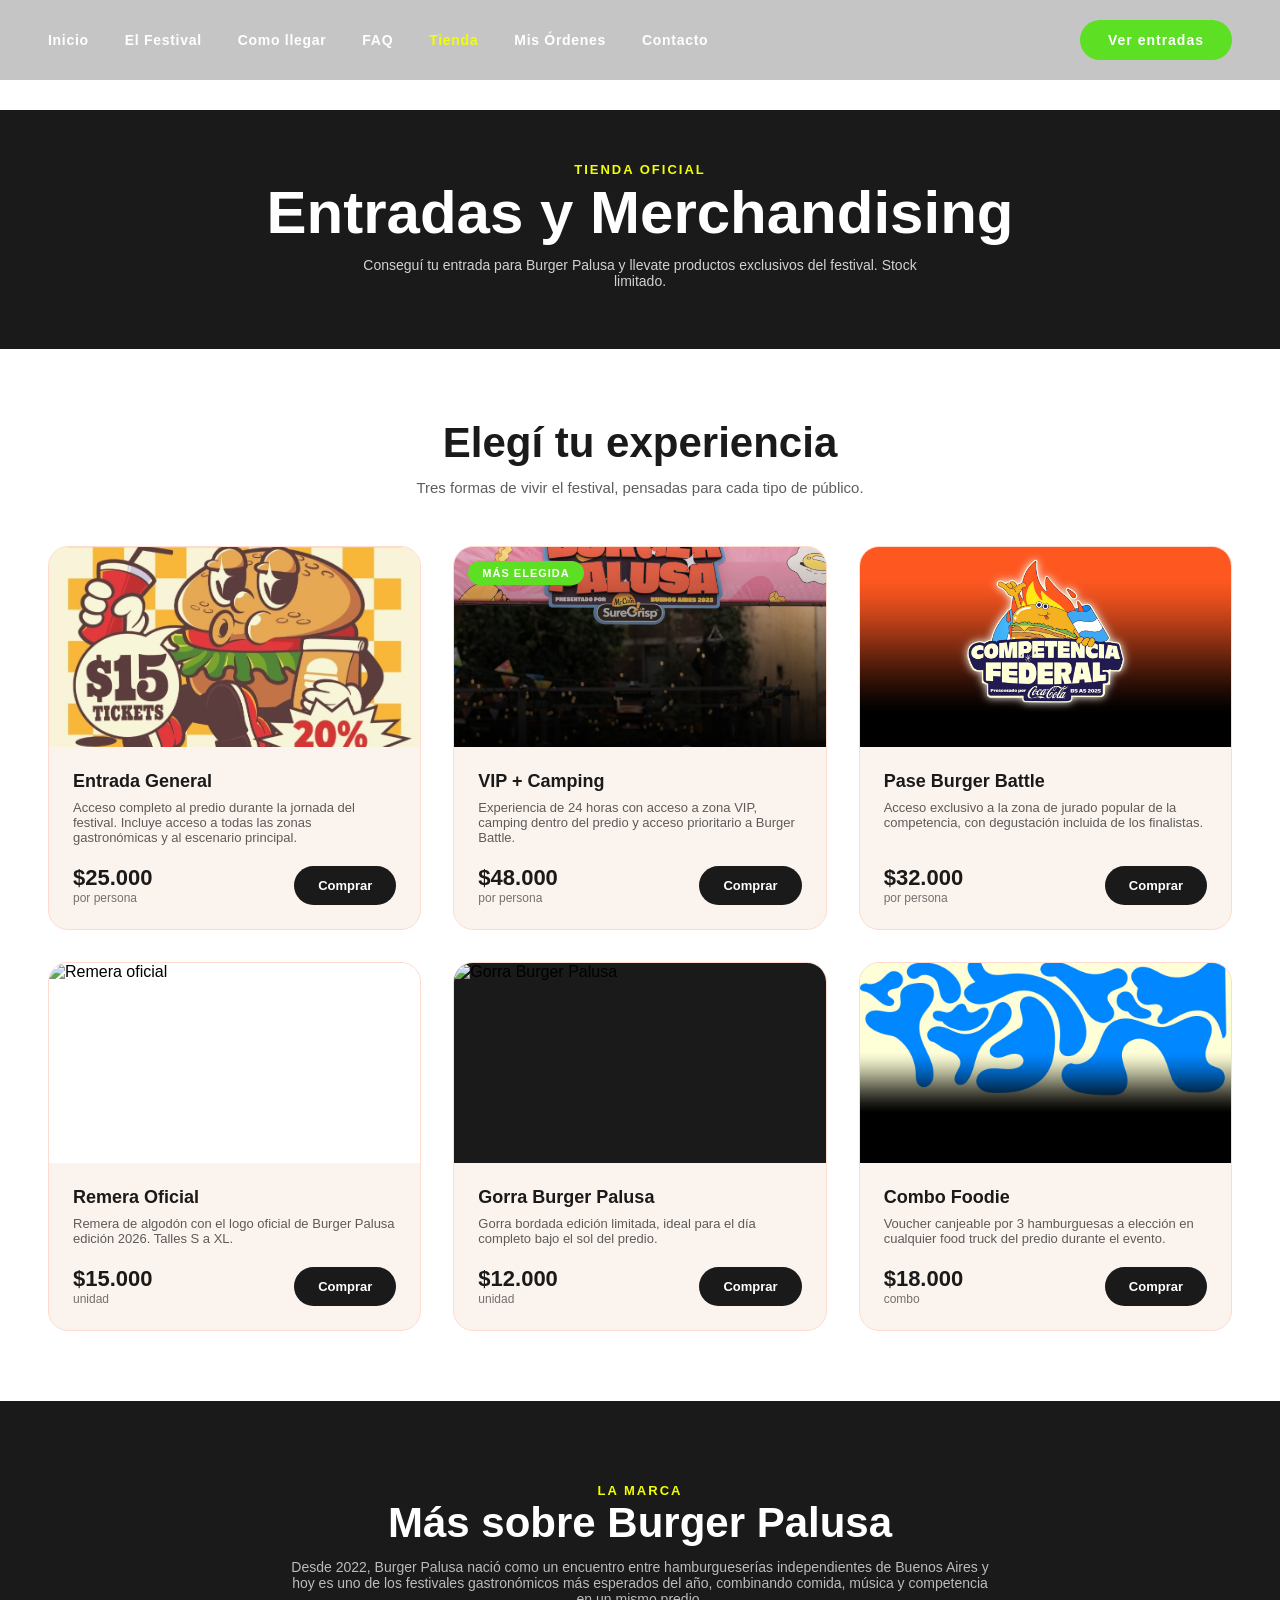
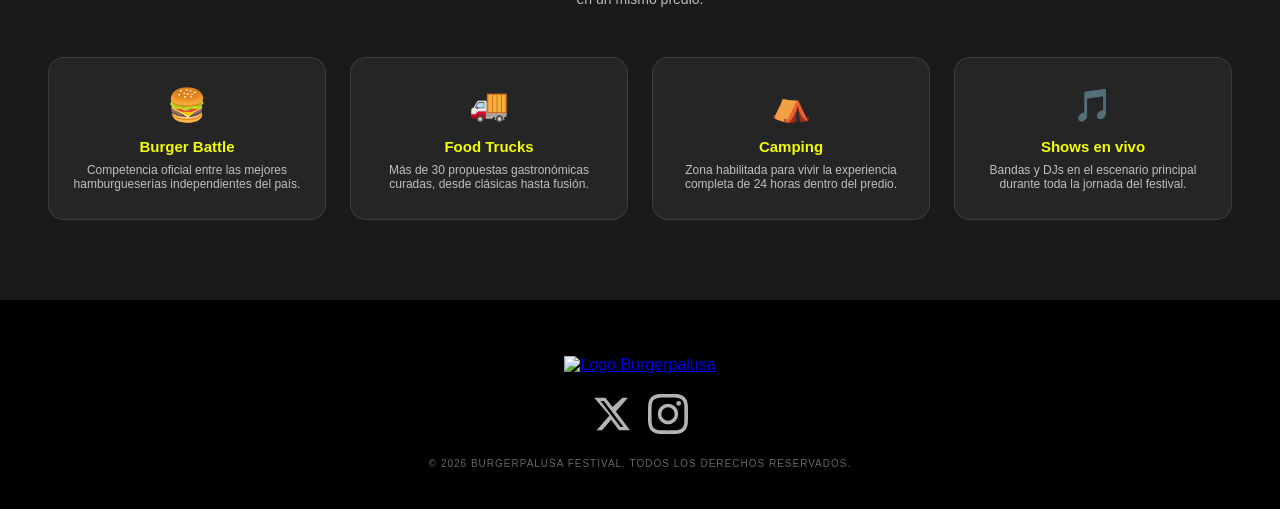
==== commit e6dde058: "sfefsfe" ====
--- a/tienda.html
+++ b/tienda.html
@@ -50,7 +50,7 @@
         <div class="tienda-grid">
 
           <div class="producto-card">
-            <img class="producto-card_img" src="./src/images/burguer ffoodtrak.jpg" alt="Entrada General" />
+            <img class="producto-card_img" src="./src/images/3fffd26ace0a89fb0099c7f8271adce2.jpg" alt="Entrada General" />
             <div class="producto-card_info">
               <h3 class="producto-card_titulo">Entrada General</h3>
               <p class="producto-card_desc">Acceso completo al predio durante la jornada del festival. Incluye acceso a todas las zonas gastronómicas y al escenario principal.</p>
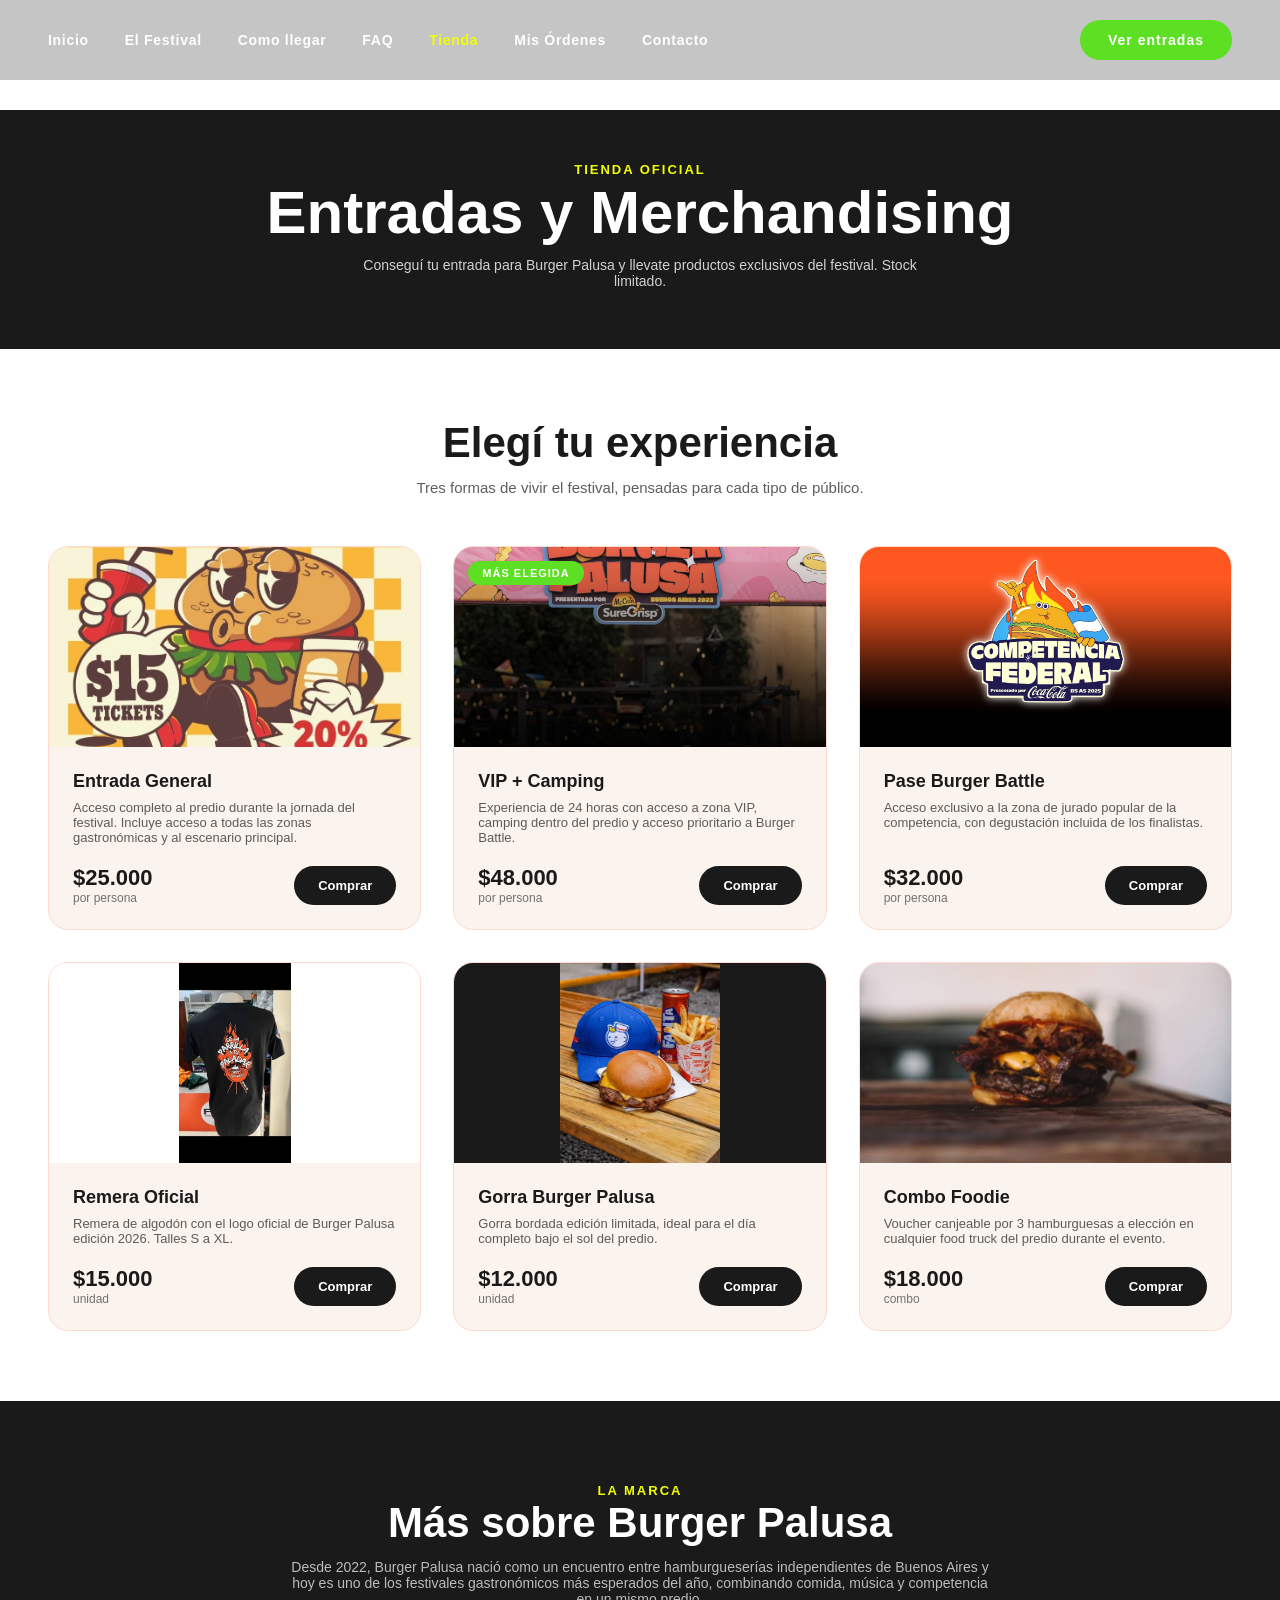
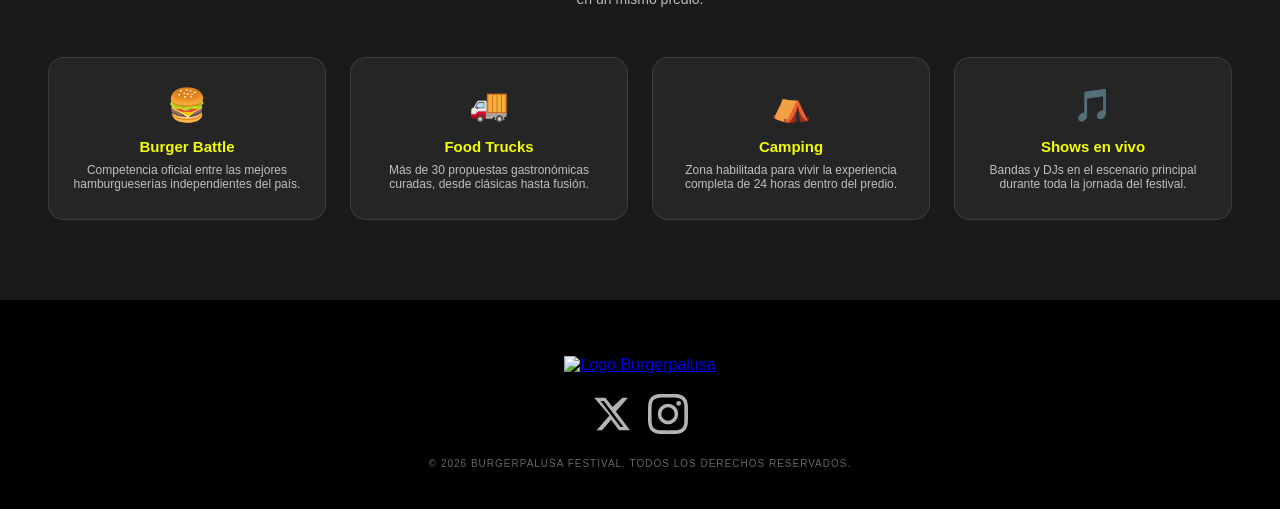
==== commit fdb3103b: "w3rw3w" ====
--- a/tienda.html
+++ b/tienda.html
@@ -87,7 +87,7 @@
           </div>
 
           <div class="producto-card">
-            <img class="producto-card_img" src="./src/images/burger palusa.png" alt="Remera oficial" style="object-fit: contain; background-color:#fff;" />
+            <img class="producto-card_img" src="./src/images/images (2).jpg" alt="Remera oficial" style="object-fit: contain; background-color:#fff;" />
             <div class="producto-card_info">
               <h3 class="producto-card_titulo">Remera Oficial</h3>
               <p class="producto-card_desc">Remera de algodón con el logo oficial de Burger Palusa edición 2026. Talles S a XL.</p>
@@ -99,7 +99,7 @@
           </div>
 
           <div class="producto-card">
-            <img class="producto-card_img" src="./src/images/TITULO BURGER HOME.png" alt="Gorra Burger Palusa" style="object-fit: contain; background-color:#1a1a1a;" />
+            <img class="producto-card_img" src="./src/images/images (3).jpg" alt="Gorra Burger Palusa" style="object-fit: contain; background-color:#1a1a1a;" />
             <div class="producto-card_info">
               <h3 class="producto-card_titulo">Gorra Burger Palusa</h3>
               <p class="producto-card_desc">Gorra bordada edición limitada, ideal para el día completo bajo el sol del predio.</p>
@@ -111,7 +111,7 @@
           </div>
 
           <div class="producto-card">
-            <img class="producto-card_img" src="./src/images/fondo home burger.jpg" alt="Combo Foodie" />
+            <img class="producto-card_img" src="./src/images/images (4).jpg" alt="Combo Foodie" />
             <div class="producto-card_info">
               <h3 class="producto-card_titulo">Combo Foodie</h3>
               <p class="producto-card_desc">Voucher canjeable por 3 hamburguesas a elección en cualquier food truck del predio durante el evento.</p>
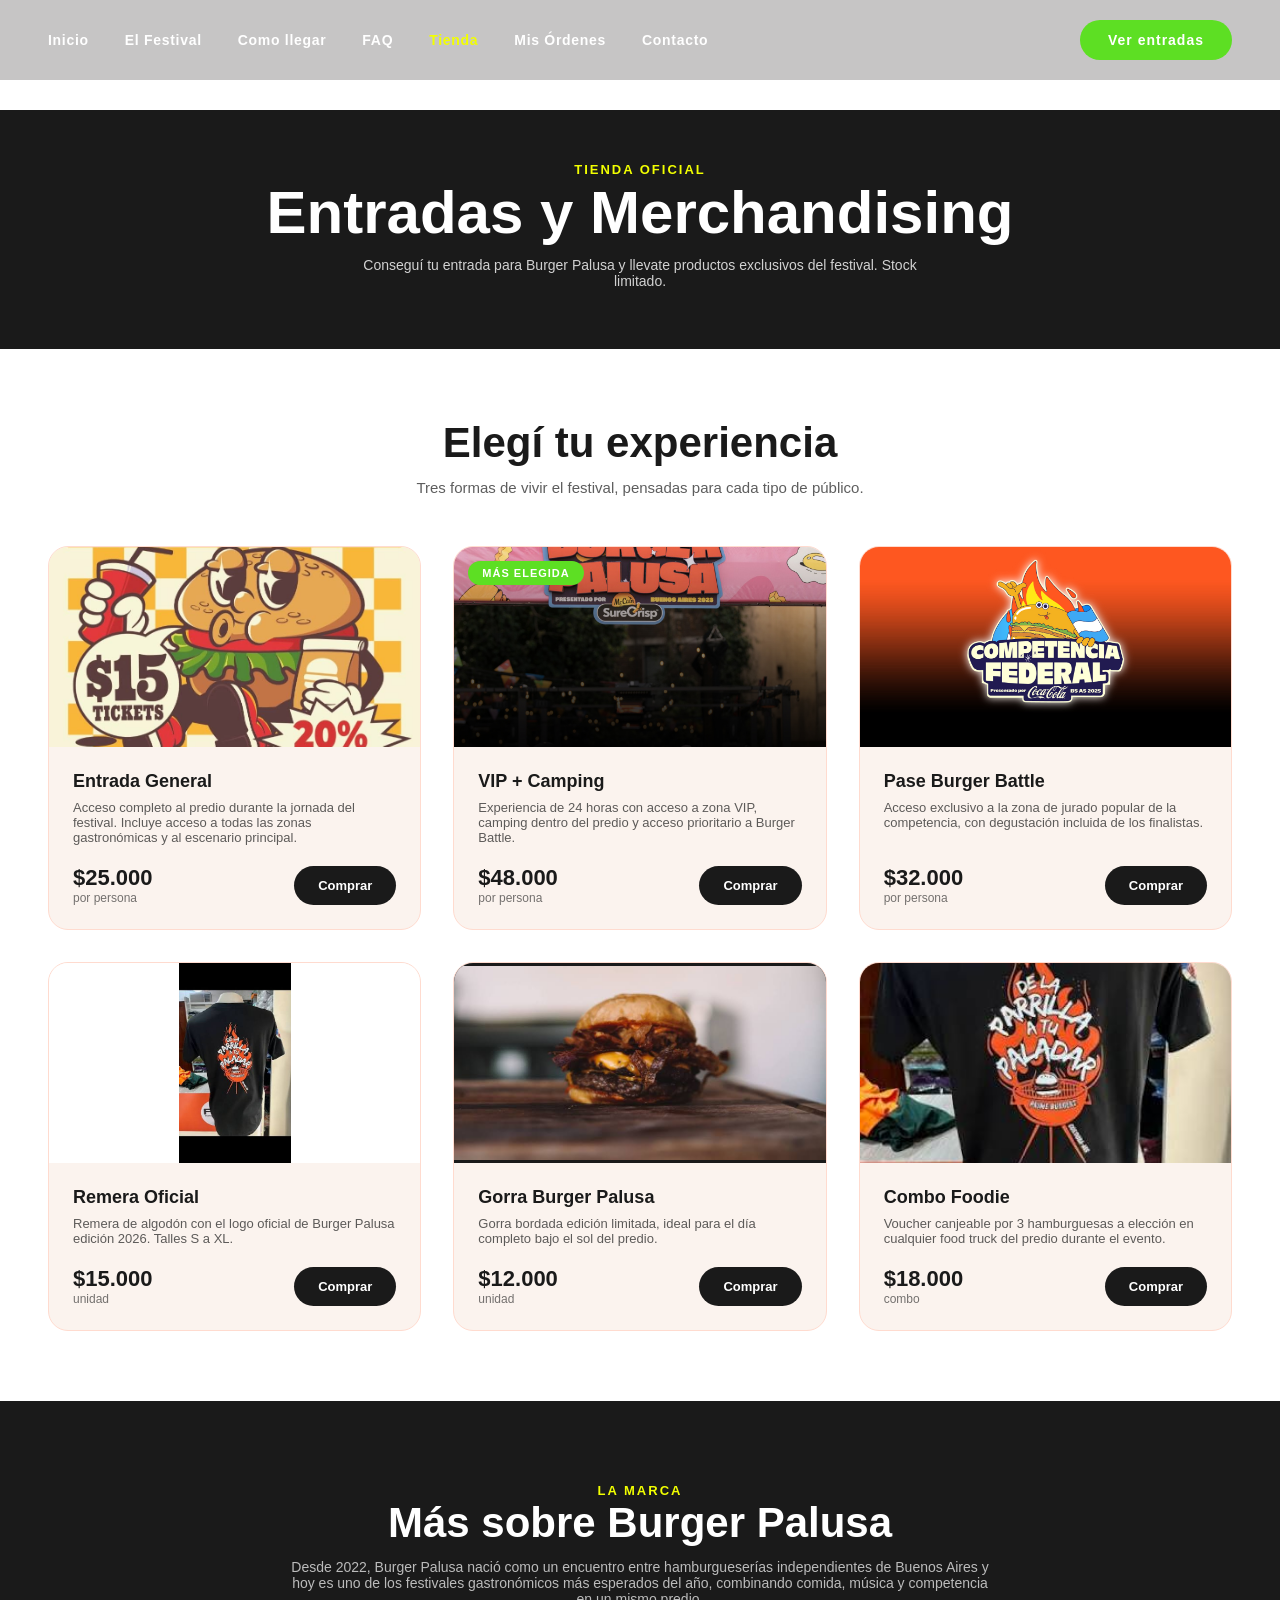
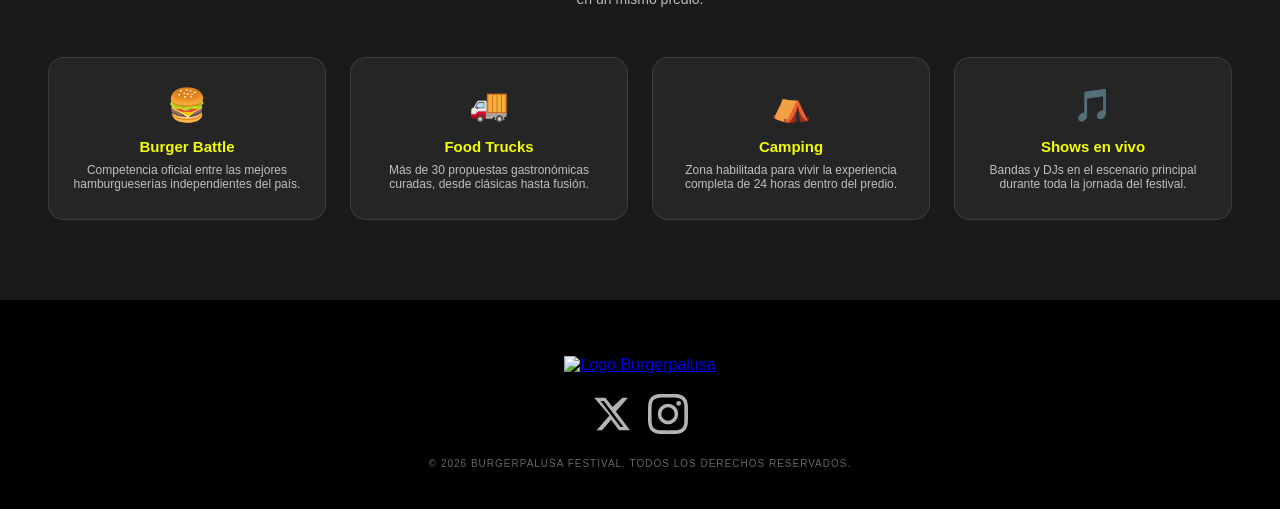
==== commit 7eb1ae95: "edwd" ====
--- a/tienda.html
+++ b/tienda.html
@@ -99,7 +99,7 @@
           </div>
 
           <div class="producto-card">
-            <img class="producto-card_img" src="./src/images/images (3).jpg" alt="Gorra Burger Palusa" style="object-fit: contain; background-color:#1a1a1a;" />
+            <img class="producto-card_img" src="./src/images/images (4).jpg" alt="Gorra Burger Palusa" style="object-fit: contain; background-color:#1a1a1a;" />
             <div class="producto-card_info">
               <h3 class="producto-card_titulo">Gorra Burger Palusa</h3>
               <p class="producto-card_desc">Gorra bordada edición limitada, ideal para el día completo bajo el sol del predio.</p>
@@ -111,7 +111,7 @@
           </div>
 
           <div class="producto-card">
-            <img class="producto-card_img" src="./src/images/images (4).jpg" alt="Combo Foodie" />
+            <img class="producto-card_img" src="./src/images/images (2).jpg" alt="Combo Foodie" />
             <div class="producto-card_info">
               <h3 class="producto-card_titulo">Combo Foodie</h3>
               <p class="producto-card_desc">Voucher canjeable por 3 hamburguesas a elección en cualquier food truck del predio durante el evento.</p>
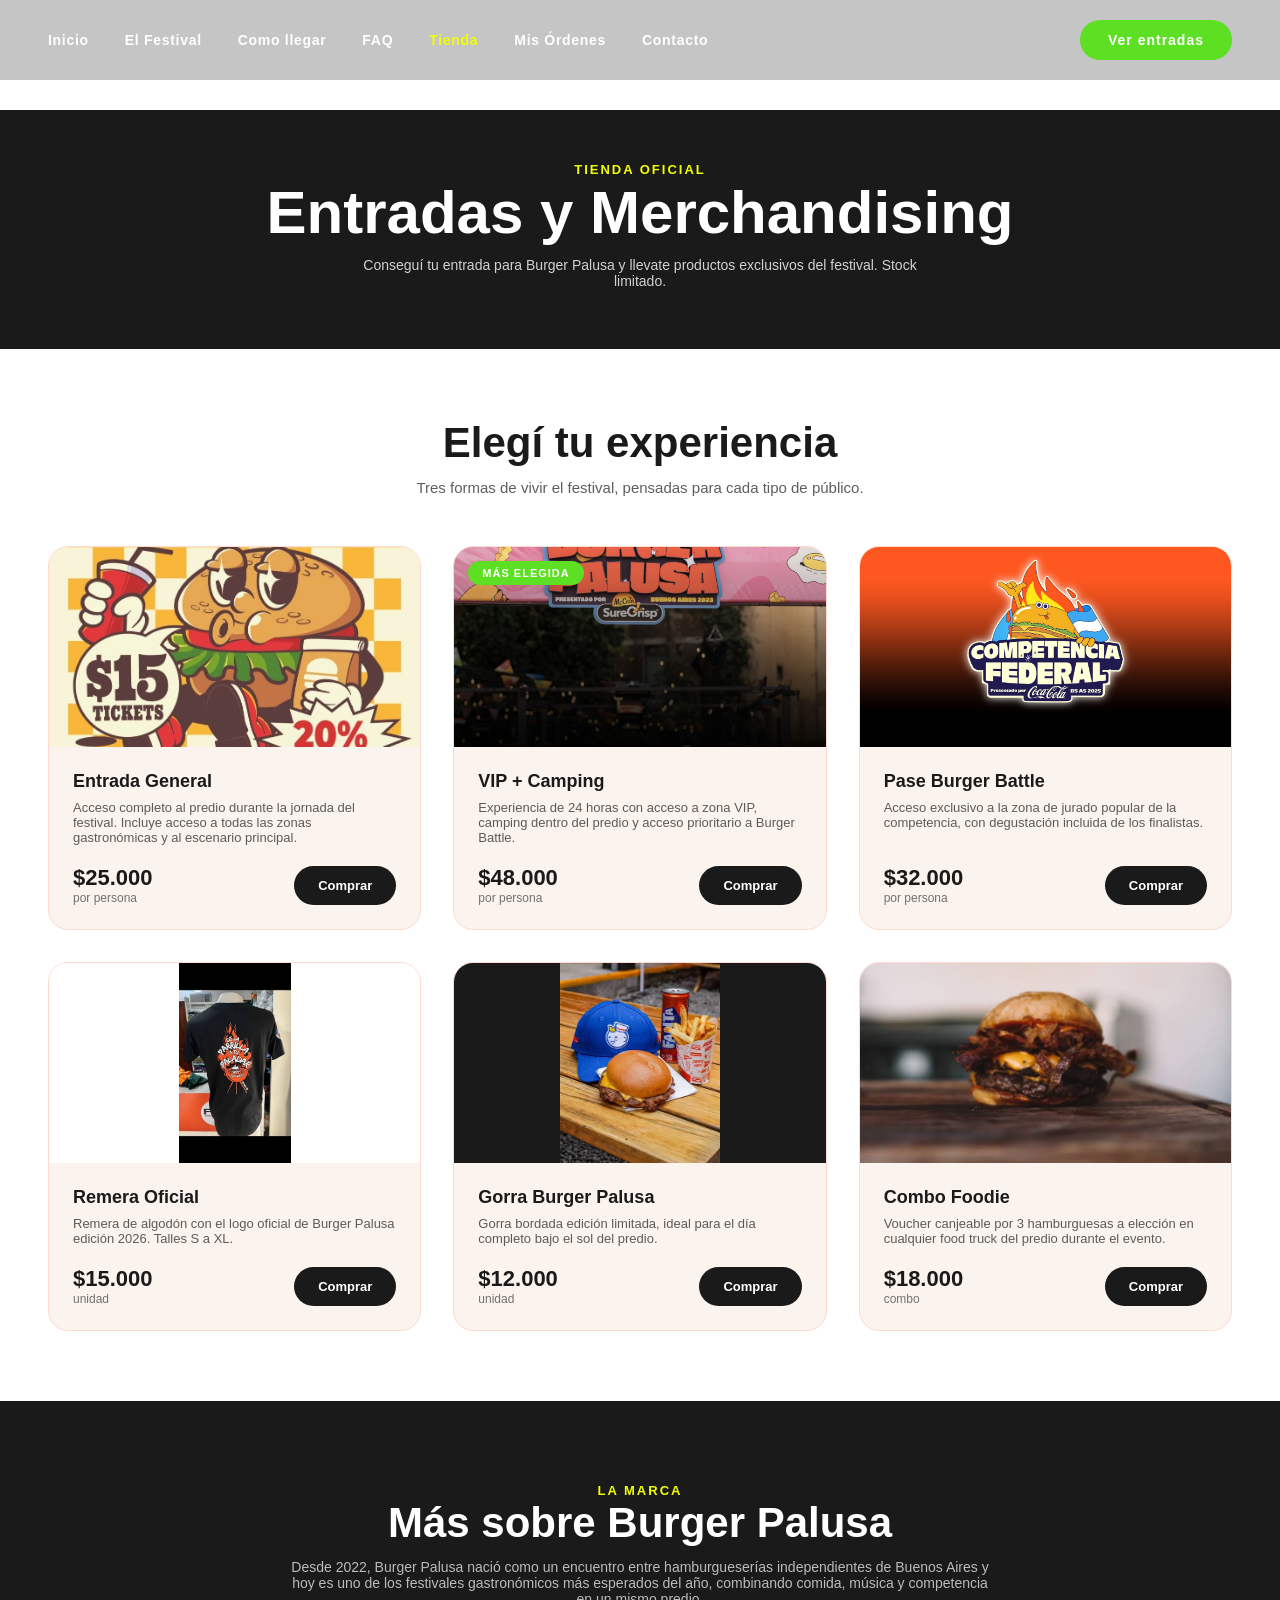
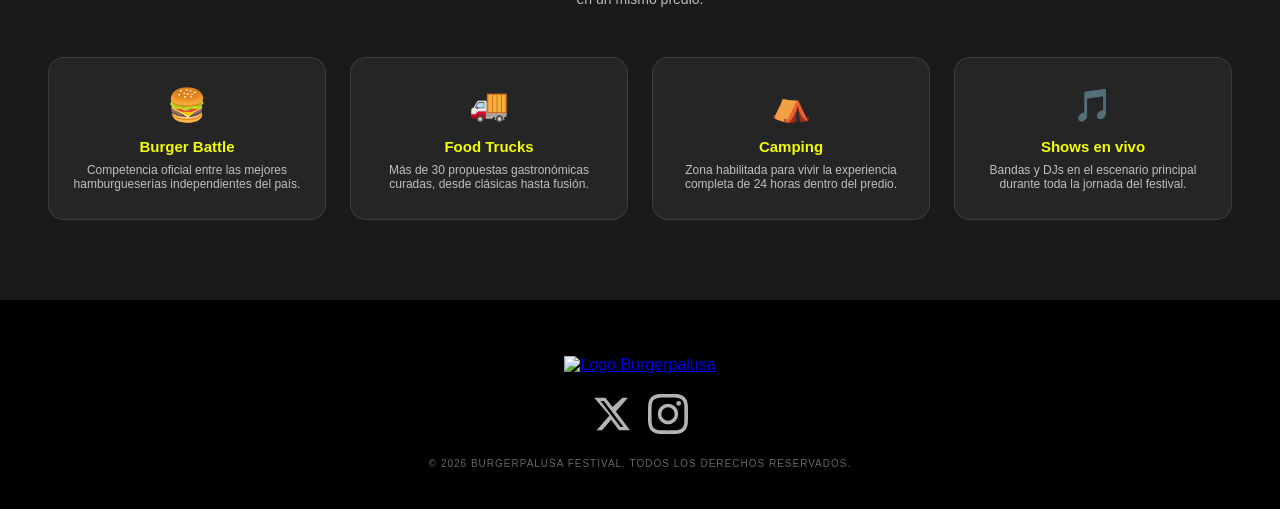
==== commit 0ff12c3f: "rsfesfef" ====
--- a/tienda.html
+++ b/tienda.html
@@ -99,7 +99,7 @@
           </div>
 
           <div class="producto-card">
-            <img class="producto-card_img" src="./src/images/images (4).jpg" alt="Gorra Burger Palusa" style="object-fit: contain; background-color:#1a1a1a;" />
+            <img class="producto-card_img" src="./src/images/images (3).jpg" alt="Gorra Burger Palusa" style="object-fit: contain; background-color:#1a1a1a;" />
             <div class="producto-card_info">
               <h3 class="producto-card_titulo">Gorra Burger Palusa</h3>
               <p class="producto-card_desc">Gorra bordada edición limitada, ideal para el día completo bajo el sol del predio.</p>
@@ -111,7 +111,7 @@
           </div>
 
           <div class="producto-card">
-            <img class="producto-card_img" src="./src/images/images (2).jpg" alt="Combo Foodie" />
+            <img class="producto-card_img" src="./src/images/images (4).jpg" alt="Combo Foodie" />
             <div class="producto-card_info">
               <h3 class="producto-card_titulo">Combo Foodie</h3>
               <p class="producto-card_desc">Voucher canjeable por 3 hamburguesas a elección en cualquier food truck del predio durante el evento.</p>
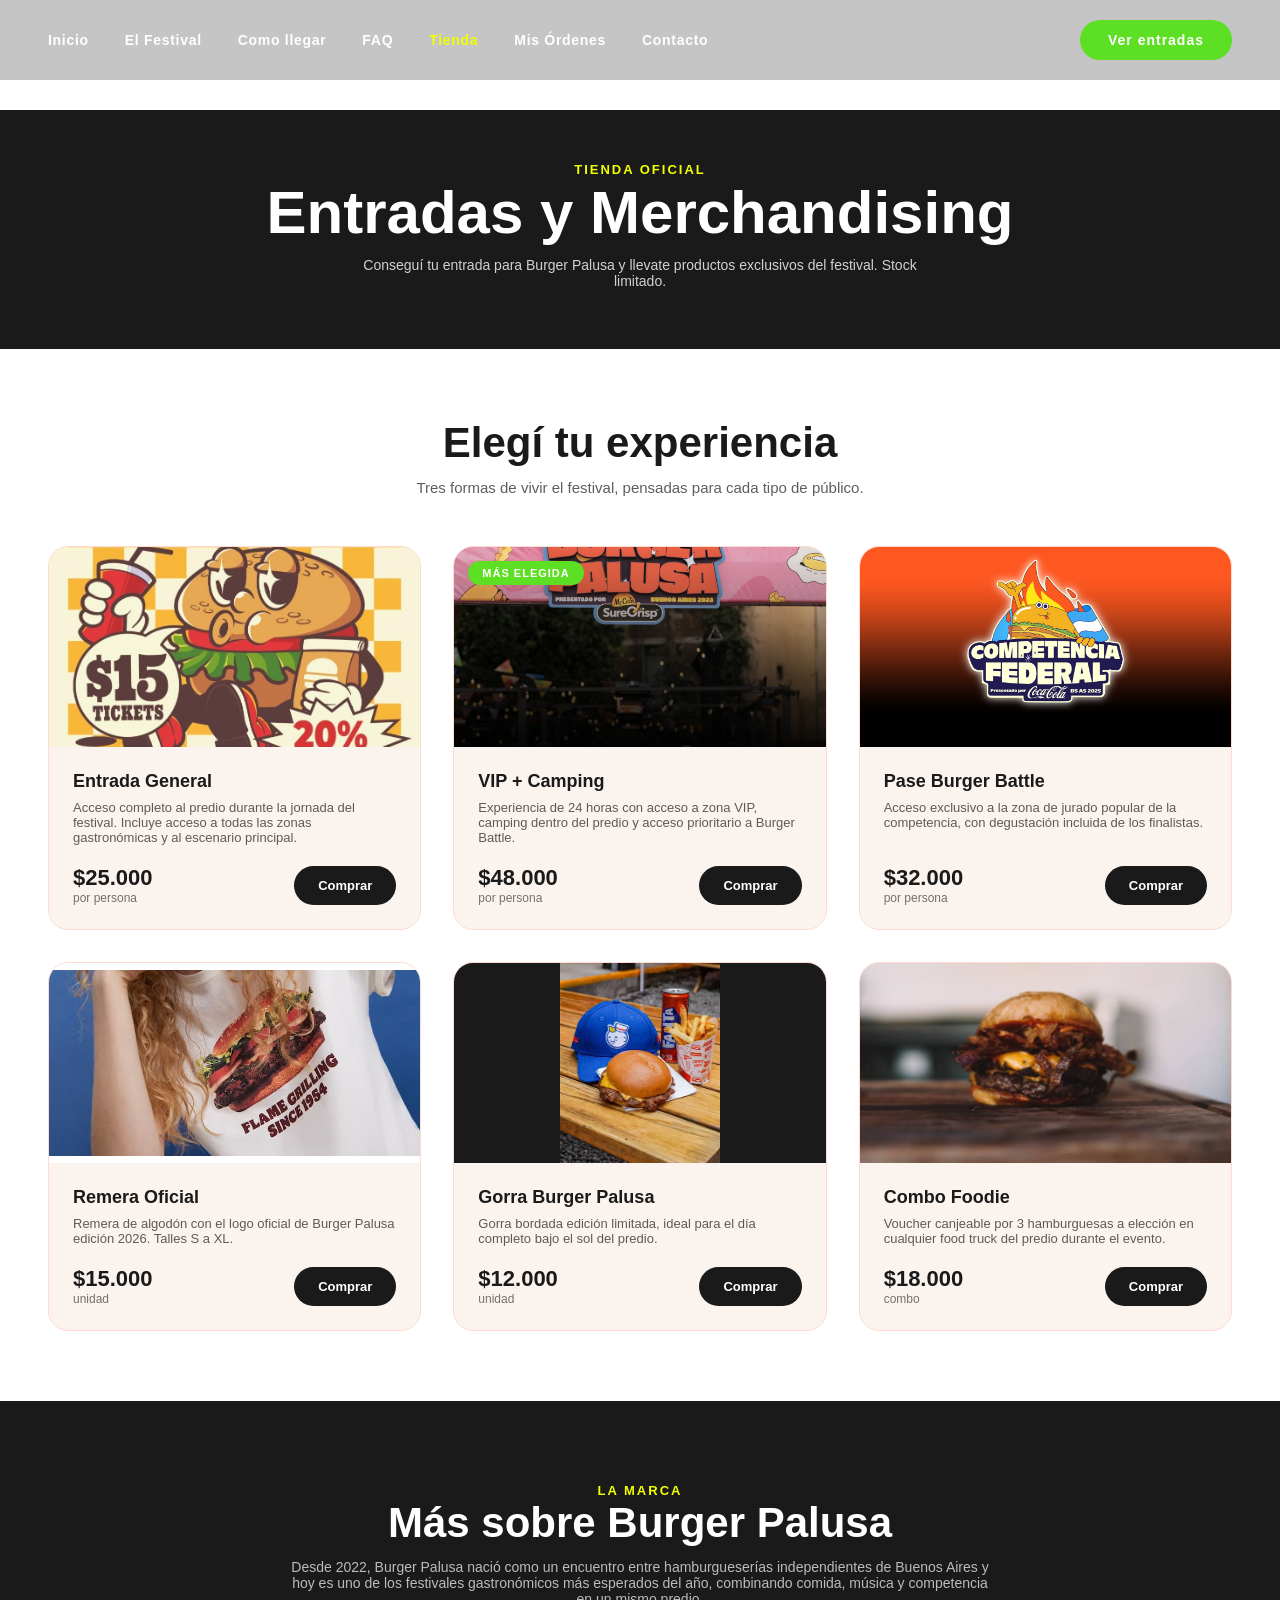
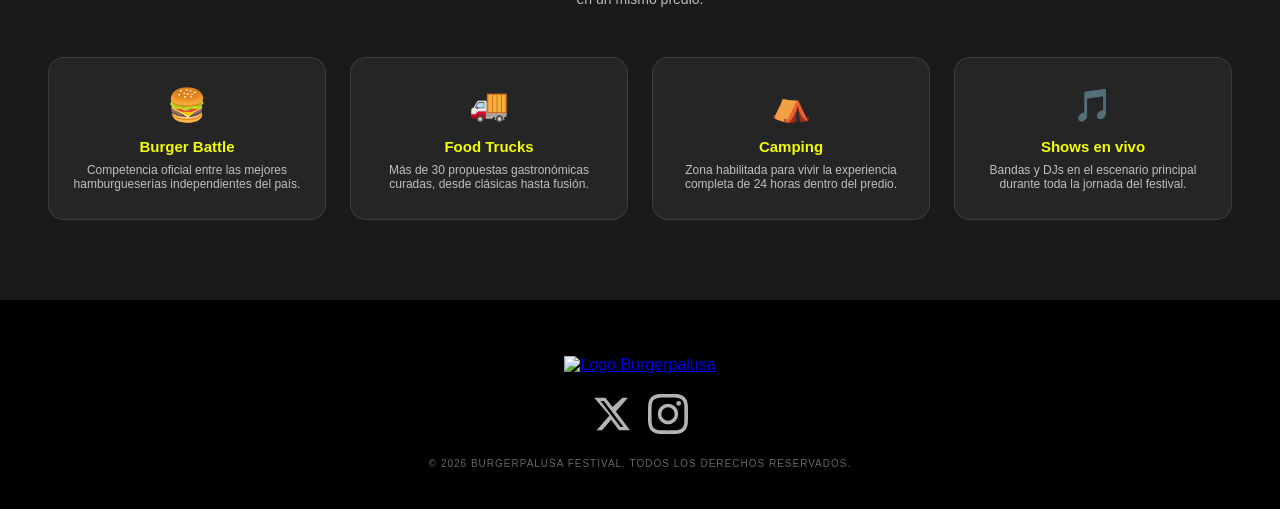
==== commit 1037cf6d: "awdad" ====
--- a/tienda.html
+++ b/tienda.html
@@ -87,7 +87,7 @@
           </div>
 
           <div class="producto-card">
-            <img class="producto-card_img" src="./src/images/images (2).jpg" alt="Remera oficial" style="object-fit: contain; background-color:#fff;" />
+            <img class="producto-card_img" src="./src/images/pull-and-bear-camiseta-burguer-king-corona-1644001500.avif" alt="Remera oficial" style="object-fit: contain; background-color:#fff;" />
             <div class="producto-card_info">
               <h3 class="producto-card_titulo">Remera Oficial</h3>
               <p class="producto-card_desc">Remera de algodón con el logo oficial de Burger Palusa edición 2026. Talles S a XL.</p>
